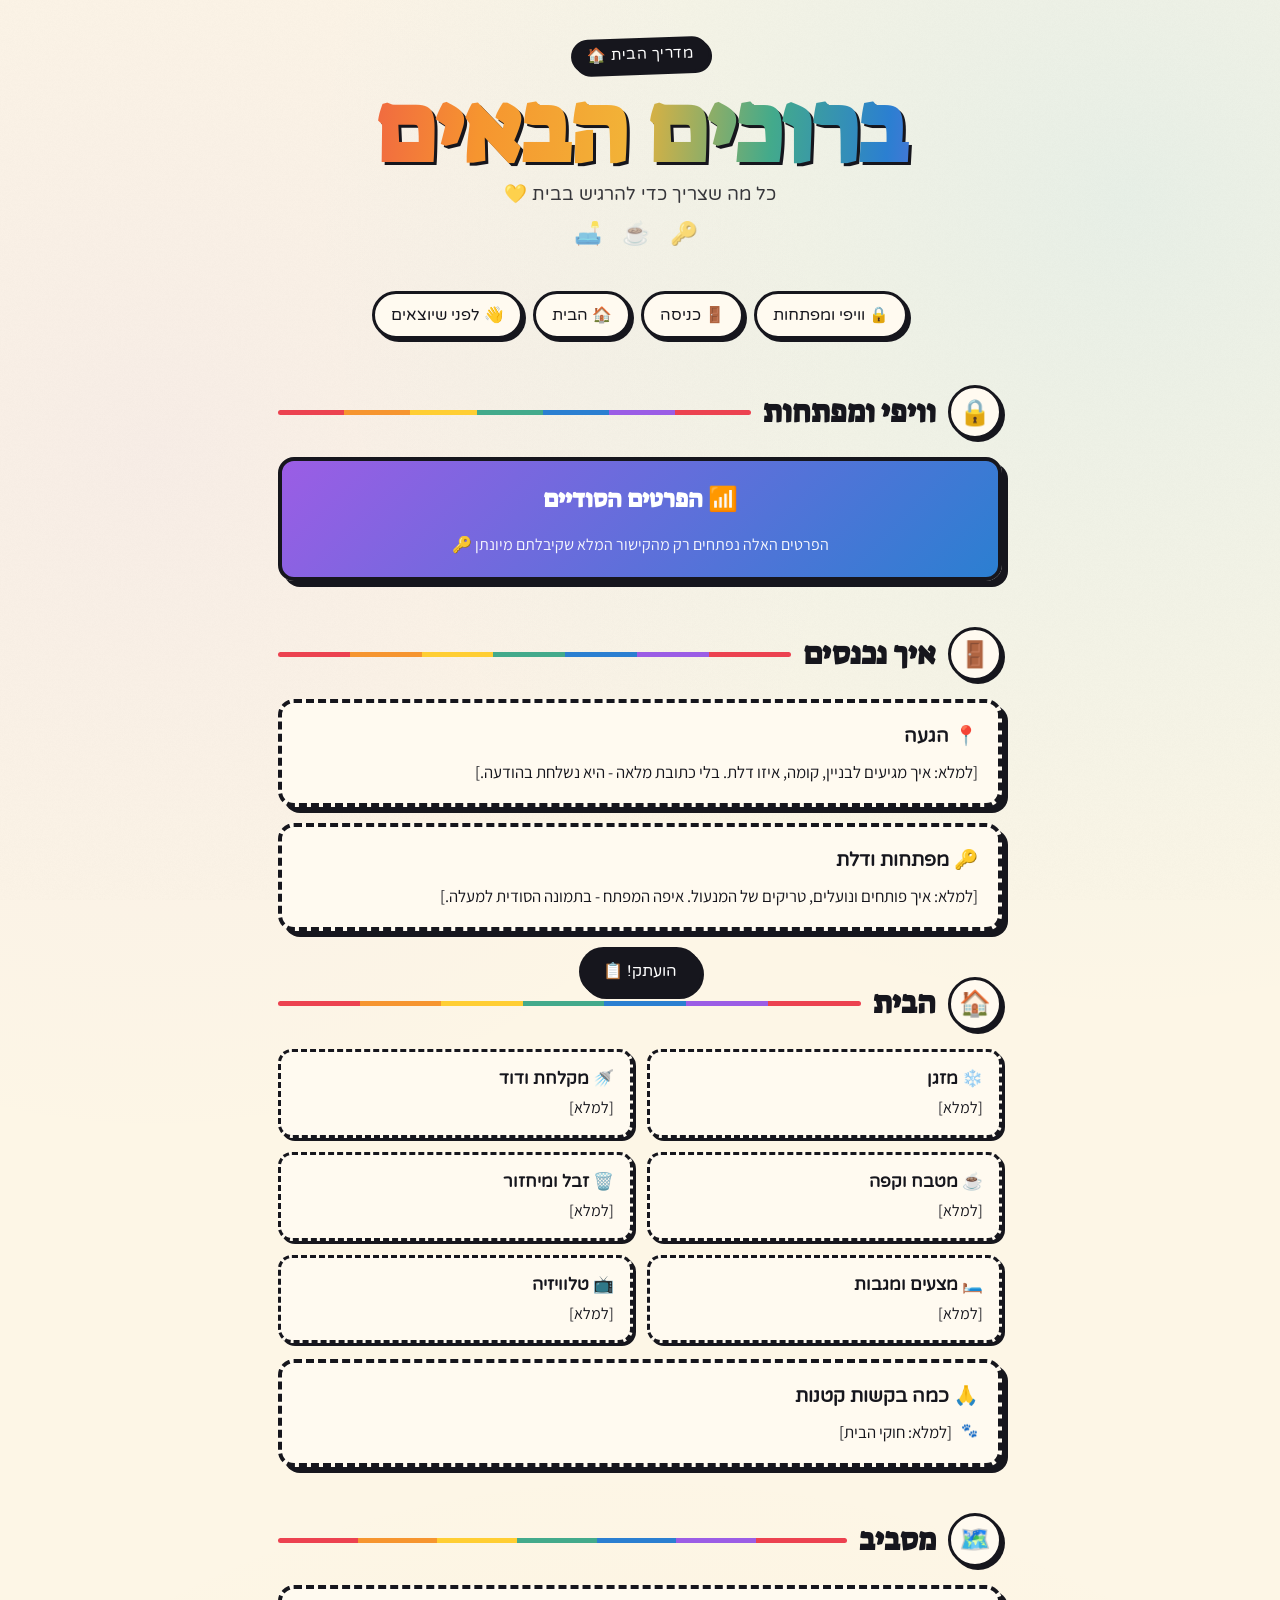
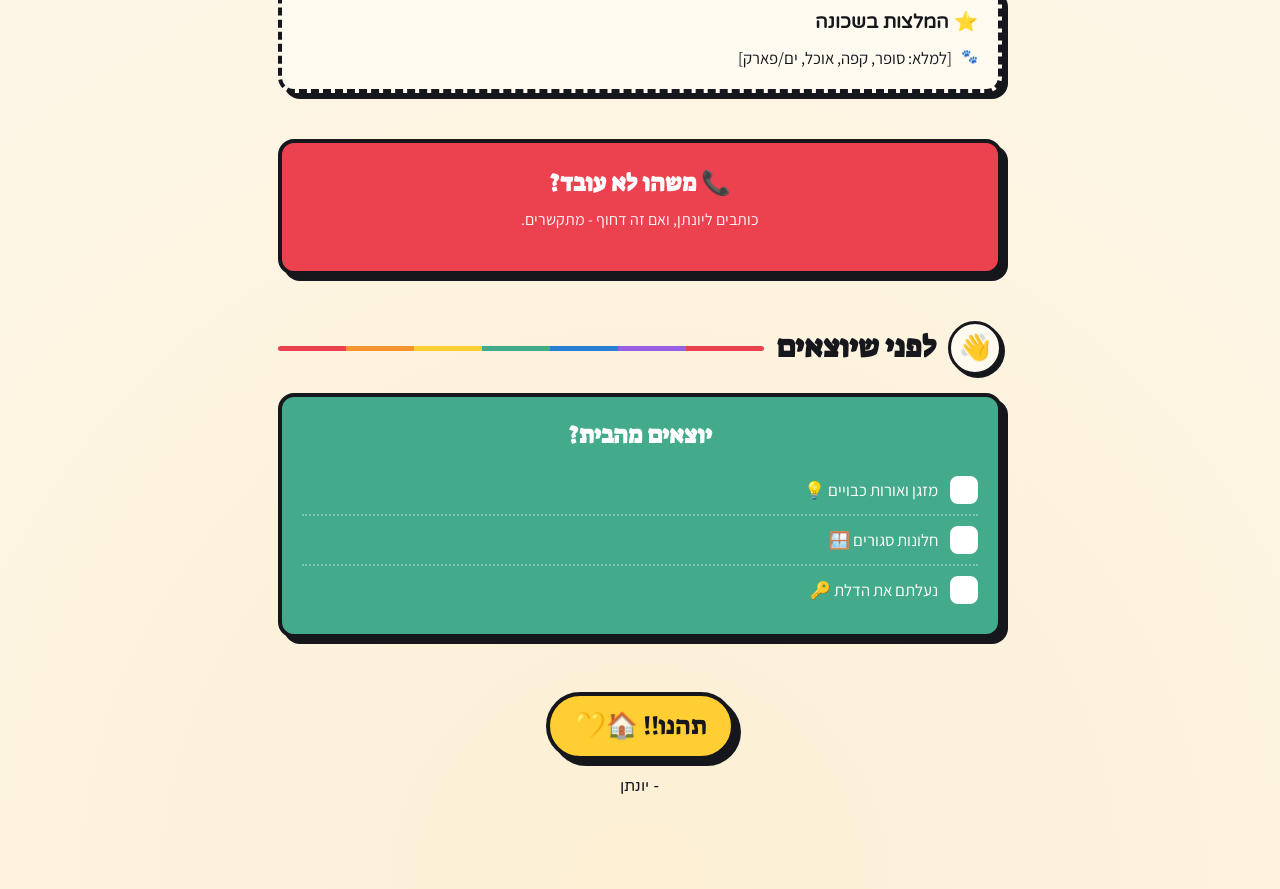
==== home/index.html @ 90248977 "Turn the repo into easy guides: mookie/ + new home/ guide with encrypted secrets - Move the Mookie g" ====
<!DOCTYPE html>
<html lang="he" dir="rtl">
<head>
<meta charset="UTF-8">
<!-- ============================================================
  Guest name (optional): set content="" below, e.g. "דנה". Empty = generic greeting.
  Secrets (Wi-Fi, codes, keys photo) are NOT in this file: they live encrypted in
  secrets.enc and open only with the #k=... link. See scripts/encrypt-secrets.py.
============================================================ -->
<meta name="guest-names" content="">
<meta name="viewport" content="width=device-width, initial-scale=1.0">
<meta name="robots" content="noindex, nofollow">
<title>ברוכים הבאים 🏠 מדריך הבית</title>
<link rel="preconnect" href="https://fonts.googleapis.com">
<link rel="preconnect" href="https://fonts.gstatic.com" crossorigin>
<link href="https://fonts.googleapis.com/css2?family=Suez+One&family=Varela+Round&family=Assistant:wght@400;500;600;700;800&display=swap" rel="stylesheet">
<link rel="stylesheet" href="../shared/guide.css">
</head>
<body>
<div class="wrap">

  <!-- HERO -->
  <header class="hero">
    <span class="hero-eyebrow">מדריך הבית 🏠</span>
    <h1>ברוכים הבאים</h1>
    <p class="sub" id="greeting">כל מה שצריך כדי להרגיש בבית 💛</p>
    <div class="paw-row">🔑 ☕ 🛋️</div>
  </header>

  <!-- QUICK BAR -->
  <nav class="quickbar reveal">
    <a href="#secrets">🔒 וויפי ומפתחות</a>
    <a href="#in">🚪 כניסה</a>
    <a href="#house">🏠 הבית</a>
    <a href="#exit">👋 לפני שיוצאים</a>
  </nav>

  <!-- SECRETS (filled by shared/secrets.js from secrets.enc) -->
  <section id="secrets-sec">
    <h2 class="sec-title reveal"><span class="emoji">🔒</span> וויפי ומפתחות <span class="bar"></span></h2>
    <div class="wifi reveal" id="secrets">
      <h3>📶 הפרטים הסודיים</h3>
      <div class="locked"><p>הפרטים האלה נפתחים רק מהקישור המלא שקיבלתם מיונתן 🔑</p></div>
      <div class="secret-items"></div>
      <div class="secret-images"></div>
    </div>
  </section>

  <!-- GETTING IN -->
  <section id="in">
    <h2 class="sec-title reveal"><span class="emoji">🚪</span> איך נכנסים <span class="bar"></span></h2>
    <div class="card reveal todo">
      <h3>📍 הגעה</h3>
      <p>[למלא: איך מגיעים לבניין, קומה, איזו דלת. בלי כתובת מלאה - היא נשלחת בהודעה.]</p>
    </div>
    <div class="card reveal todo">
      <h3>🔑 מפתחות ודלת</h3>
      <p>[למלא: איך פותחים ונועלים, טריקים של המנעול. איפה המפתח - בתמונה הסודית למעלה.]</p>
    </div>
  </section>

  <!-- THE HOUSE -->
  <section id="house">
    <h2 class="sec-title reveal"><span class="emoji">🏠</span> הבית <span class="bar"></span></h2>
    <div class="twocol">
      <div class="mini reveal todo"><h4>❄️ מזגן</h4><p>[למלא]</p></div>
      <div class="mini reveal todo"><h4>🚿 מקלחת ודוד</h4><p>[למלא]</p></div>
      <div class="mini reveal todo"><h4>☕ מטבח וקפה</h4><p>[למלא]</p></div>
      <div class="mini reveal todo"><h4>🗑️ זבל ומיחזור</h4><p>[למלא]</p></div>
      <div class="mini reveal todo"><h4>🛏️ מצעים ומגבות</h4><p>[למלא]</p></div>
      <div class="mini reveal todo"><h4>📺 טלוויזיה</h4><p>[למלא]</p></div>
    </div>
    <div class="card reveal todo" style="margin-top:16px">
      <h3>🙏 כמה בקשות קטנות</h3>
      <ul><li>[למלא: חוקי הבית]</li></ul>
    </div>
  </section>

  <!-- AROUND -->
  <section id="around">
    <h2 class="sec-title reveal"><span class="emoji">🗺️</span> מסביב <span class="bar"></span></h2>
    <div class="card reveal todo">
      <h3>⭐ המלצות בשכונה</h3>
      <ul><li>[למלא: סופר, קפה, אוכל, ים/פארק]</li></ul>
    </div>
  </section>

  <!-- EMERGENCY -->
  <section id="help">
    <div class="vet reveal">
      <h3>📞 משהו לא עובד?</h3>
      <p>כותבים ליונתן, ואם זה דחוף - מתקשרים.</p>
    </div>
  </section>

  <!-- EXIT -->
  <section id="exit">
    <h2 class="sec-title reveal"><span class="emoji">👋</span> לפני שיוצאים <span class="bar"></span></h2>
    <div class="exit reveal">
      <h3>יוצאים מהבית?</h3>
      <ul style="list-style:none">
        <li class="task"><input type="checkbox" id="ex1"><label for="ex1">מזגן ואורות כבויים 💡</label></li>
        <li class="task"><input type="checkbox" id="ex2"><label for="ex2">חלונות סגורים 🪟</label></li>
        <li class="task"><input type="checkbox" id="ex3"><label for="ex3">נעלתם את הדלת 🔑</label></li>
      </ul>
    </div>
  </section>

  <footer>
    <div class="thanks reveal">תהנו!! 🏠💛</div>
    <p class="sig reveal">- יונתן</p>
  </footer>

</div>

<div id="toast">הועתק! 📋</div>

<script src="../shared/secrets.js"></script>
<script>
  const gn=(document.querySelector('meta[name=guest-names]')||{}).content||'';
  if(gn.trim()) document.getElementById('greeting').textContent='היי '+gn.trim()+'! כל מה שצריך כדי להרגיש בבית 💛';

  document.querySelectorAll('input[type=checkbox]').forEach(cb=>{
    const k='home_'+cb.id;
    try{ if(localStorage.getItem(k)==='1') cb.checked=true; }catch(e){}
    cb.addEventListener('change',()=>{ try{ localStorage.setItem(k, cb.checked?'1':'0'); }catch(e){} });
  });

  const io=new IntersectionObserver(es=>{
    es.forEach(e=>{if(e.isIntersecting){e.target.classList.add('in');io.unobserve(e.target);}});
  },{threshold:.12});
  document.querySelectorAll('.reveal').forEach((el,i)=>{el.style.transitionDelay=(i%4*60)+'ms';io.observe(el);});
</script>
</body>
</html>
---- shared/guide.css ----
/* Shared look for every easy-guide page (RTL, sticker style). */
  :root{
    --ink:#16161d;
    --sky:#2bb3e8;
    --sky-deep:#1488c4;
    --cream:#fdf6e6;
    --paper:#fffaf0;
    --gold:#f2b237;
    --gold-deep:#e08a1e;
    --red:#ec4250;
    --orange:#f6952f;
    --yellow:#ffce33;
    --green:#43aa8b;
    --blue:#2b7fd1;
    --purple:#9b5de5;
    --shadow:6px 6px 0 var(--ink);
    --shadow-sm:3px 3px 0 var(--ink);
  }
  *{box-sizing:border-box;margin:0;padding:0}
  html{scroll-behavior:smooth}
  body{
    font-family:'Assistant',sans-serif;
    color:var(--ink);
    background-color:var(--cream);
    background-image:
      radial-gradient(circle at 12% 18%, rgba(155,93,229,.06), transparent 30%),
      radial-gradient(circle at 88% 8%, rgba(43,179,232,.10), transparent 32%),
      radial-gradient(circle at 50% 100%, rgba(242,178,55,.10), transparent 40%);
    line-height:1.55;
    overflow-x:hidden;
    -webkit-tap-highlight-color:transparent;
  }
  /* paper grain */
  body::before{
    content:"";position:fixed;inset:0;pointer-events:none;z-index:1;opacity:.5;
    background-image:url("data:image/svg+xml,%3Csvg xmlns='http://www.w3.org/2000/svg' width='120' height='120'%3E%3Cfilter id='n'%3E%3CfeTurbulence type='fractalNoise' baseFrequency='0.85' numOctaves='3'/%3E%3CfeColorMatrix type='saturate' values='0'/%3E%3C/filter%3E%3Crect width='100%25' height='100%25' filter='url(%23n)' opacity='0.05'/%3E%3C/svg%3E");
  }
  .wrap{max-width:760px;margin:0 auto;padding:0 18px 90px;position:relative;z-index:2}

  /* ---------- HERO ---------- */
  header.hero{text-align:center;padding:38px 0 10px}
  .hero-eyebrow{
    display:inline-block;font-family:'Varela Round';font-size:.95rem;
    background:var(--ink);color:#fff;padding:5px 16px;border-radius:30px;
    letter-spacing:.5px;transform:rotate(-2deg);box-shadow:var(--shadow-sm)
  }
  .hero h1{
    font-family:'Suez One';font-size:clamp(3.2rem,16vw,6rem);line-height:.92;
    margin:14px 0 6px;letter-spacing:-1px;
    background:linear-gradient(95deg,var(--red),var(--orange) 28%,var(--gold) 48%,var(--green) 68%,var(--blue) 84%,var(--purple));
    -webkit-background-clip:text;background-clip:text;-webkit-text-fill-color:transparent;
    filter:drop-shadow(3px 3px 0 var(--ink));
  }
  .hero .sub{font-family:'Varela Round';font-size:1.15rem;color:var(--ink);opacity:.85}
  .paw-row{font-size:1.4rem;letter-spacing:8px;margin:8px 0 0;opacity:.6}

  /* card image */
  .card-frame{
    margin:26px auto 6px;max-width:330px;position:relative;
    transform:rotate(-1.5deg);transition:transform .4s cubic-bezier(.2,.9,.3,1.4)
  }
  .card-frame:hover{transform:rotate(0deg) scale(1.02)}
  .card-frame img{
    width:100%;display:block;border:5px solid var(--ink);border-radius:14px;
    box-shadow:var(--shadow);background:#fff
  }
  .tape{
    position:absolute;width:120px;height:34px;background:rgba(255,206,51,.7);
    border:2px dashed rgba(0,0,0,.25);top:-14px;right:30%;transform:rotate(-6deg);z-index:3
  }
  .tape.two{background:rgba(43,179,232,.6);top:auto;bottom:-14px;right:auto;left:28%;transform:rotate(5deg)}

  /* ---------- QUICK BAR ---------- */
  .quickbar{
    display:flex;gap:10px;flex-wrap:wrap;justify-content:center;margin:30px 0 8px
  }
  .quickbar a{
    font-family:'Varela Round';text-decoration:none;color:var(--ink);
    background:var(--paper);border:3px solid var(--ink);border-radius:30px;
    padding:9px 16px;font-size:.98rem;box-shadow:var(--shadow-sm);
    transition:transform .15s, box-shadow .15s;display:flex;align-items:center;gap:6px
  }
  .quickbar a:hover{transform:translate(-2px,-2px);box-shadow:5px 5px 0 var(--ink)}
  .quickbar a:active{transform:translate(2px,2px);box-shadow:1px 1px 0 var(--ink)}
  .quickbar a.call{background:var(--red);color:#fff}

  /* ---------- SECTION ---------- */
  section{margin-top:46px}
  .sec-title{
    font-family:'Suez One';font-size:1.9rem;display:flex;align-items:center;gap:12px;
    margin-bottom:18px
  }
  .sec-title .emoji{
    font-size:1.6rem;background:var(--paper);border:3px solid var(--ink);
    width:54px;height:54px;display:grid;place-items:center;border-radius:50%;
    box-shadow:var(--shadow-sm);flex:none
  }
  .sec-title .bar{flex:1;height:5px;border-radius:4px;background:repeating-linear-gradient(
    90deg,var(--red) 0 14%,var(--orange) 14% 28%,var(--yellow) 28% 42%,
    var(--green) 42% 56%,var(--blue) 56% 70%,var(--purple) 70% 84%,var(--red) 84% 100%)}

  .card{
    background:var(--paper);border:4px solid var(--ink);border-radius:16px;
    padding:18px 20px;box-shadow:var(--shadow);margin-bottom:16px;position:relative
  }
  .card h3{font-family:'Varela Round';font-size:1.2rem;margin-bottom:8px;display:flex;align-items:center;gap:8px}
  .card p, .card li{font-size:1.05rem}
  .card ul{list-style:none;display:flex;flex-direction:column;gap:8px;margin-top:6px}
  .card ul li{padding-right:26px;position:relative}
  .card ul li::before{content:"🐾";position:absolute;right:0;top:1px;font-size:.85rem}
  .pill{display:inline-block;background:var(--yellow);border:2px solid var(--ink);
    border-radius:20px;padding:1px 10px;font-family:'Varela Round';font-size:.85rem;margin:0 2px}

  /* ---------- TIMELINE ---------- */
  .day{
    background:var(--paper);border:4px solid var(--ink);border-radius:16px;
    box-shadow:var(--shadow);margin-bottom:16px;overflow:hidden;transition:transform .2s
  }
  .day.today{box-shadow:6px 6px 0 var(--gold-deep);border-color:var(--gold-deep)}
  .day-head{
    display:flex;align-items:center;gap:12px;padding:14px 18px;cursor:pointer;
    background:var(--sky);color:#fff;border-bottom:4px solid var(--ink)
  }
  .day.today .day-head{background:var(--gold);color:var(--ink)}
  .day-head .dn{font-family:'Suez One';font-size:1.3rem;flex:1}
  .day-head .badge{font-family:'Varela Round';font-size:.78rem;background:#fff;color:var(--ink);
    border:2px solid var(--ink);border-radius:20px;padding:1px 9px}
  .day-head .chev{font-size:1.1rem;transition:transform .25s}
  .day.open .chev{transform:rotate(180deg)}
  .day-body{max-height:0;overflow:hidden;transition:max-height .35s ease}
  .day.open .day-body{max-height:600px}
  .day-body ul{list-style:none;padding:8px 18px 16px}
  .task{display:flex;align-items:center;gap:12px;padding:10px 0;border-bottom:2px dotted rgba(0,0,0,.12)}
  .task:last-child{border-bottom:none}
  .task input{appearance:none;width:28px;height:28px;flex:none;border:3px solid var(--ink);
    border-radius:8px;background:#fff;cursor:pointer;position:relative;transition:background .15s}
  .task input:checked{background:var(--green)}
  .task input:checked::after{content:"✓";position:absolute;inset:0;color:#fff;font-weight:800;
    display:grid;place-items:center;font-size:1.1rem}
  .task label{cursor:pointer;font-size:1.05rem}
  .task input:checked + label{opacity:.5;text-decoration:line-through}
  .task .time{font-family:'Varela Round';font-size:.8rem;background:var(--cream);
    border:2px solid var(--ink);border-radius:20px;padding:0 9px;margin-right:auto;flex:none}

  /* ---------- WIFI ---------- */
  .wifi{background:linear-gradient(135deg,var(--purple),var(--blue));color:#fff;
    border:4px solid var(--ink);border-radius:16px;padding:20px;box-shadow:var(--shadow);text-align:center}
  .wifi h3{font-family:'Suez One';font-size:1.5rem;margin-bottom:14px}
  .wifi-row{display:flex;gap:10px;justify-content:center;align-items:center;flex-wrap:wrap;margin-bottom:10px}
  .wifi-row .lbl{font-family:'Varela Round';opacity:.9}
  .wifi-row code{background:rgba(255,255,255,.95);color:var(--ink);font-family:'Varela Round';
    font-size:1.1rem;padding:5px 14px;border-radius:10px;border:2px solid var(--ink)}
  .copy{font-family:'Varela Round';background:var(--yellow);color:var(--ink);border:3px solid var(--ink);
    border-radius:20px;padding:5px 14px;cursor:pointer;box-shadow:var(--shadow-sm);transition:transform .12s}
  .copy:hover{transform:translateY(-2px)}
  .copy:active{transform:translateY(2px);box-shadow:1px 1px 0 var(--ink)}

  /* ---------- VET ---------- */
  .vet{background:var(--red);color:#fff;border:4px solid var(--ink);border-radius:16px;
    padding:22px 20px;box-shadow:var(--shadow);text-align:center}
  .vet h3{font-family:'Suez One';font-size:1.5rem;margin-bottom:6px}
  .vet p{opacity:.95;margin-bottom:16px}
  .vet .callbtn{display:inline-flex;align-items:center;gap:10px;text-decoration:none;
    font-family:'Suez One';font-size:1.5rem;background:#fff;color:var(--red);
    border:4px solid var(--ink);border-radius:40px;padding:12px 30px;box-shadow:var(--shadow);
    transition:transform .15s}
  .vet .callbtn:hover{transform:scale(1.05)}
  .vet .callbtn:active{transform:scale(.97)}
  .pulse{display:inline-block;animation:ring 1.6s infinite}
  @keyframes ring{0%,70%,100%{transform:rotate(0)}10%,30%,50%{transform:rotate(-12deg)}20%,40%,60%{transform:rotate(12deg)}}

  /* address map link */
  .maplink{display:inline-flex;align-items:center;gap:6px;text-decoration:none;color:var(--blue);
    font-family:'Varela Round';border-bottom:3px solid var(--gold)}

  .twocol{display:grid;grid-template-columns:1fr 1fr;gap:14px}
  @media(max-width:560px){.twocol{grid-template-columns:1fr}}
  .mini{background:var(--paper);border:3px solid var(--ink);border-radius:14px;padding:14px 16px;
    box-shadow:var(--shadow-sm)}
  .mini h4{font-family:'Varela Round';font-size:1.05rem;display:flex;align-items:center;gap:7px;margin-bottom:4px}
  .mini p{font-size:1rem}

  /* exit checklist */
  .exit{background:var(--green);color:#fff;border:4px solid var(--ink);border-radius:16px;
    padding:20px;box-shadow:var(--shadow)}
  .exit h3{font-family:'Suez One';font-size:1.5rem;margin-bottom:12px;text-align:center}
  .exit .task input{border-color:#fff}
  .exit .task{border-color:rgba(255,255,255,.3)}
  .exit .task input:checked{background:#fff}
  .exit .task input:checked::after{color:var(--green)}

  footer{text-align:center;margin-top:54px}
  .thanks{font-family:'Suez One';font-size:1.6rem;color:var(--ink);
    background:var(--yellow);display:inline-block;padding:10px 24px;border:4px solid var(--ink);
    border-radius:40px;box-shadow:var(--shadow);transform:rotate(-1.5deg)}
  .sig{font-family:'Varela Round';margin-top:14px;opacity:.7}

  /* reveal on scroll */
  .reveal{opacity:0;transform:translateY(22px);transition:opacity .6s, transform .6s}
  .reveal.in{opacity:1;transform:none}

  /* toast */
  #toast{position:fixed;bottom:24px;left:50%;transform:translateX(-50%) translateY(120px);
    background:var(--ink);color:#fff;font-family:'Varela Round';padding:12px 24px;border-radius:30px;
    z-index:50;transition:transform .35s cubic-bezier(.2,.9,.3,1.4);box-shadow:var(--shadow-sm)}
  #toast.show{transform:translateX(-50%) translateY(0)}

  /* encrypted secrets block (shared/secrets.js) */
  .wifi .locked p{opacity:.95}
  .wifi .secret-images{display:flex;flex-direction:column;gap:14px;margin-top:6px}
  .wifi .secret-images:empty{display:none}
  .wifi figure img{width:100%;display:block;border:4px solid var(--ink);border-radius:12px;background:#fff}
  .wifi figcaption{font-family:'Varela Round';margin-top:6px}
  .todo{border-style:dashed;opacity:.7}
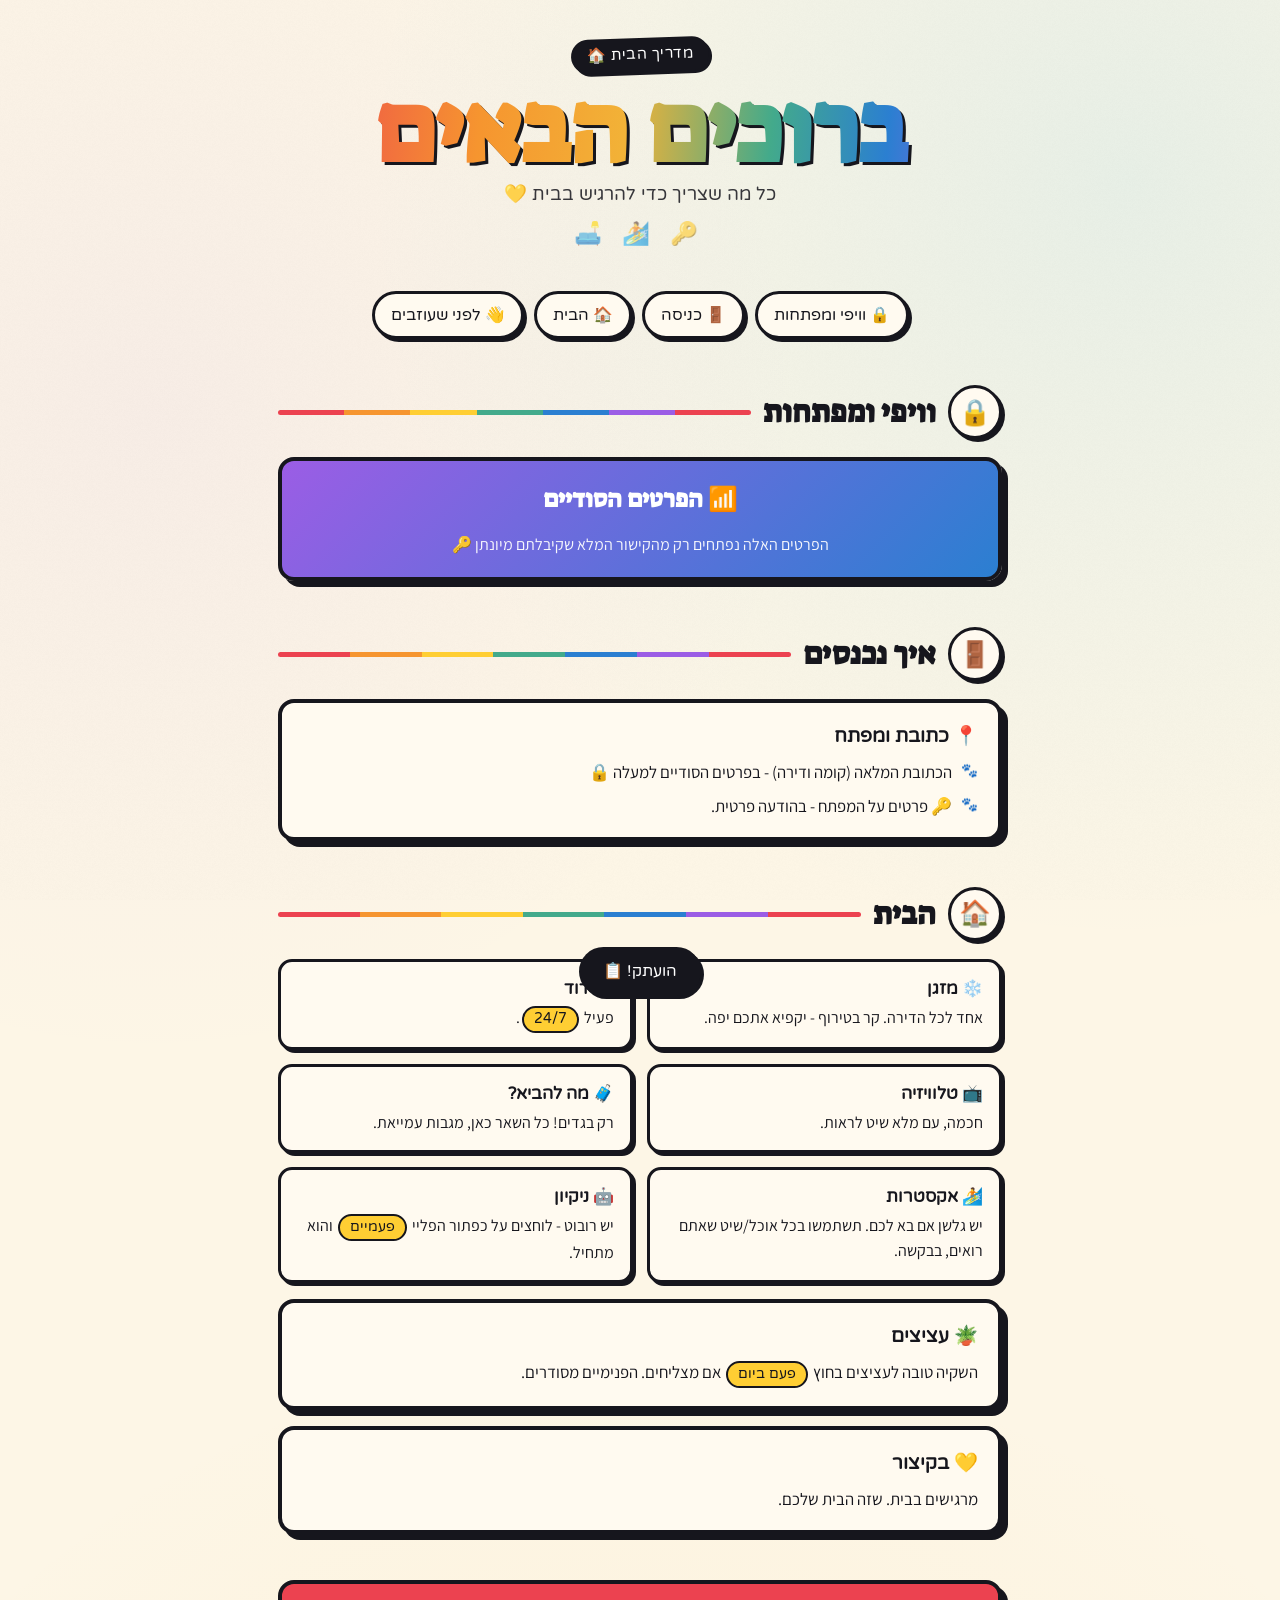
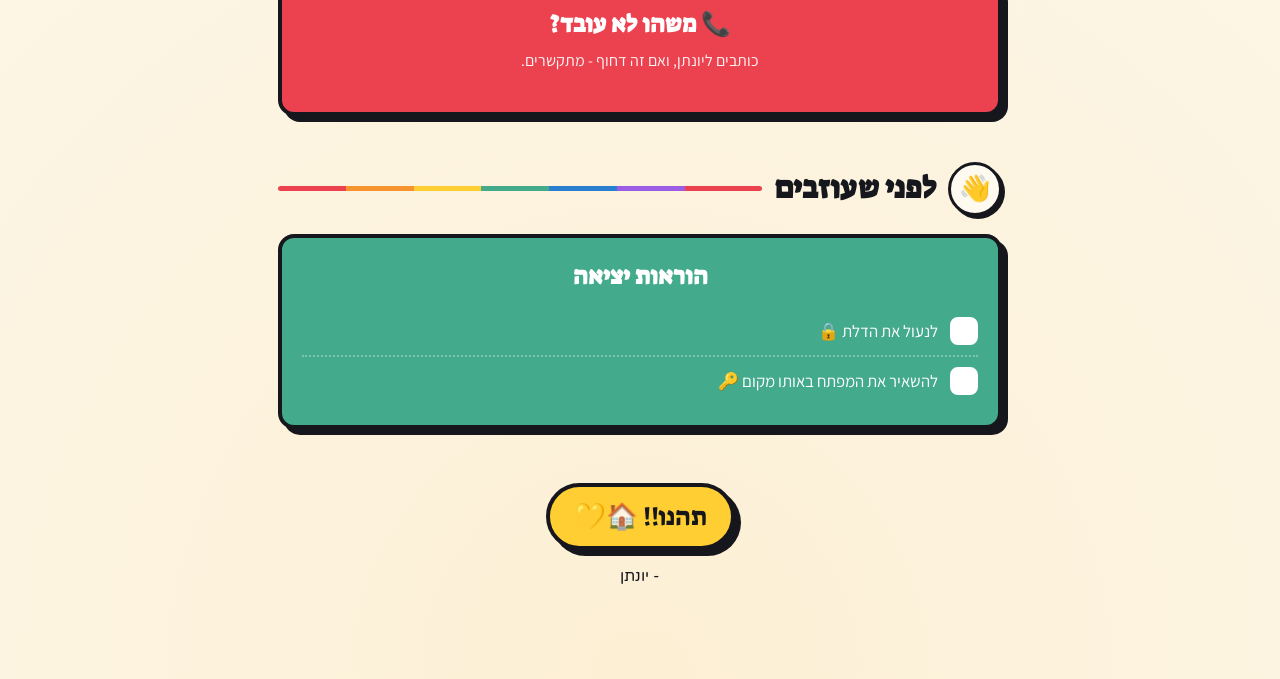
==== commit 387e8bb8: "home guide: fill in the apartment from the original page; encrypted address + Wi-Fi Co-Authored-By: " ====
--- a/home/index.html
+++ b/home/index.html
@@ -24,7 +24,7 @@
     <span class="hero-eyebrow">מדריך הבית 🏠</span>
     <h1>ברוכים הבאים</h1>
     <p class="sub" id="greeting">כל מה שצריך כדי להרגיש בבית 💛</p>
-    <div class="paw-row">🔑 ☕ 🛋️</div>
+    <div class="paw-row">🔑 🏄 🛋️</div>
   </header>
 
   <!-- QUICK BAR -->
@@ -32,7 +32,7 @@
     <a href="#secrets">🔒 וויפי ומפתחות</a>
     <a href="#in">🚪 כניסה</a>
     <a href="#house">🏠 הבית</a>
-    <a href="#exit">👋 לפני שיוצאים</a>
+    <a href="#exit">👋 לפני שעוזבים</a>
   </nav>
 
   <!-- SECRETS (filled by shared/secrets.js from secrets.enc) -->
@@ -49,13 +49,12 @@
   <!-- GETTING IN -->
   <section id="in">
     <h2 class="sec-title reveal"><span class="emoji">🚪</span> איך נכנסים <span class="bar"></span></h2>
-    <div class="card reveal todo">
-      <h3>📍 הגעה</h3>
-      <p>[למלא: איך מגיעים לבניין, קומה, איזו דלת. בלי כתובת מלאה - היא נשלחת בהודעה.]</p>
-    </div>
-    <div class="card reveal todo">
-      <h3>🔑 מפתחות ודלת</h3>
-      <p>[למלא: איך פותחים ונועלים, טריקים של המנעול. איפה המפתח - בתמונה הסודית למעלה.]</p>
+    <div class="card reveal">
+      <h3>📍 כתובת ומפתח</h3>
+      <ul>
+        <li>הכתובת המלאה (קומה ודירה) - בפרטים הסודיים למעלה 🔒</li>
+        <li>🔑 פרטים על המפתח - בהודעה פרטית.</li>
+      </ul>
     </div>
   </section>
 
@@ -63,25 +62,20 @@
   <section id="house">
     <h2 class="sec-title reveal"><span class="emoji">🏠</span> הבית <span class="bar"></span></h2>
     <div class="twocol">
-      <div class="mini reveal todo"><h4>❄️ מזגן</h4><p>[למלא]</p></div>
-      <div class="mini reveal todo"><h4>🚿 מקלחת ודוד</h4><p>[למלא]</p></div>
-      <div class="mini reveal todo"><h4>☕ מטבח וקפה</h4><p>[למלא]</p></div>
-      <div class="mini reveal todo"><h4>🗑️ זבל ומיחזור</h4><p>[למלא]</p></div>
-      <div class="mini reveal todo"><h4>🛏️ מצעים ומגבות</h4><p>[למלא]</p></div>
-      <div class="mini reveal todo"><h4>📺 טלוויזיה</h4><p>[למלא]</p></div>
+      <div class="mini reveal"><h4>❄️ מזגן</h4><p>אחד לכל הדירה. קר בטירוף - יקפיא אתכם יפה.</p></div>
+      <div class="mini reveal"><h4>♨️ דוד</h4><p>פעיל <span class="pill">24/7</span>.</p></div>
+      <div class="mini reveal"><h4>📺 טלוויזיה</h4><p>חכמה, עם מלא שיט לראות.</p></div>
+      <div class="mini reveal"><h4>🧳 מה להביא?</h4><p>רק בגדים! כל השאר כאן, מגבות עמייאת.</p></div>
+      <div class="mini reveal"><h4>🏄 אקסטרות</h4><p>יש גלשן אם בא לכם. תשתמשו בכל אוכל/שיט שאתם רואים, בבקשה.</p></div>
+      <div class="mini reveal"><h4>🤖 ניקיון</h4><p>יש רובוט - לוחצים על כפתור הפליי <span class="pill">פעמיים</span> והוא מתחיל.</p></div>
     </div>
-    <div class="card reveal todo" style="margin-top:16px">
-      <h3>🙏 כמה בקשות קטנות</h3>
-      <ul><li>[למלא: חוקי הבית]</li></ul>
+    <div class="card reveal" style="margin-top:16px">
+      <h3>🪴 עציצים</h3>
+      <p>השקיה טובה לעציצים בחוץ <span class="pill">פעם ביום</span> אם מצליחים. הפנימיים מסודרים.</p>
     </div>
-  </section>
-
-  <!-- AROUND -->
-  <section id="around">
-    <h2 class="sec-title reveal"><span class="emoji">🗺️</span> מסביב <span class="bar"></span></h2>
-    <div class="card reveal todo">
-      <h3>⭐ המלצות בשכונה</h3>
-      <ul><li>[למלא: סופר, קפה, אוכל, ים/פארק]</li></ul>
+    <div class="card reveal">
+      <h3>💛 בקיצור</h3>
+      <p>מרגישים בבית. שזה הבית שלכם.</p>
     </div>
   </section>
 
@@ -95,13 +89,12 @@
 
   <!-- EXIT -->
   <section id="exit">
-    <h2 class="sec-title reveal"><span class="emoji">👋</span> לפני שיוצאים <span class="bar"></span></h2>
+    <h2 class="sec-title reveal"><span class="emoji">👋</span> לפני שעוזבים <span class="bar"></span></h2>
     <div class="exit reveal">
-      <h3>יוצאים מהבית?</h3>
+      <h3>הוראות יציאה</h3>
       <ul style="list-style:none">
-        <li class="task"><input type="checkbox" id="ex1"><label for="ex1">מזגן ואורות כבויים 💡</label></li>
-        <li class="task"><input type="checkbox" id="ex2"><label for="ex2">חלונות סגורים 🪟</label></li>
-        <li class="task"><input type="checkbox" id="ex3"><label for="ex3">נעלתם את הדלת 🔑</label></li>
+        <li class="task"><input type="checkbox" id="ex3"><label for="ex3">לנעול את הדלת 🔒</label></li>
+        <li class="task"><input type="checkbox" id="ex4"><label for="ex4">להשאיר את המפתח באותו מקום 🔑</label></li>
       </ul>
     </div>
   </section>
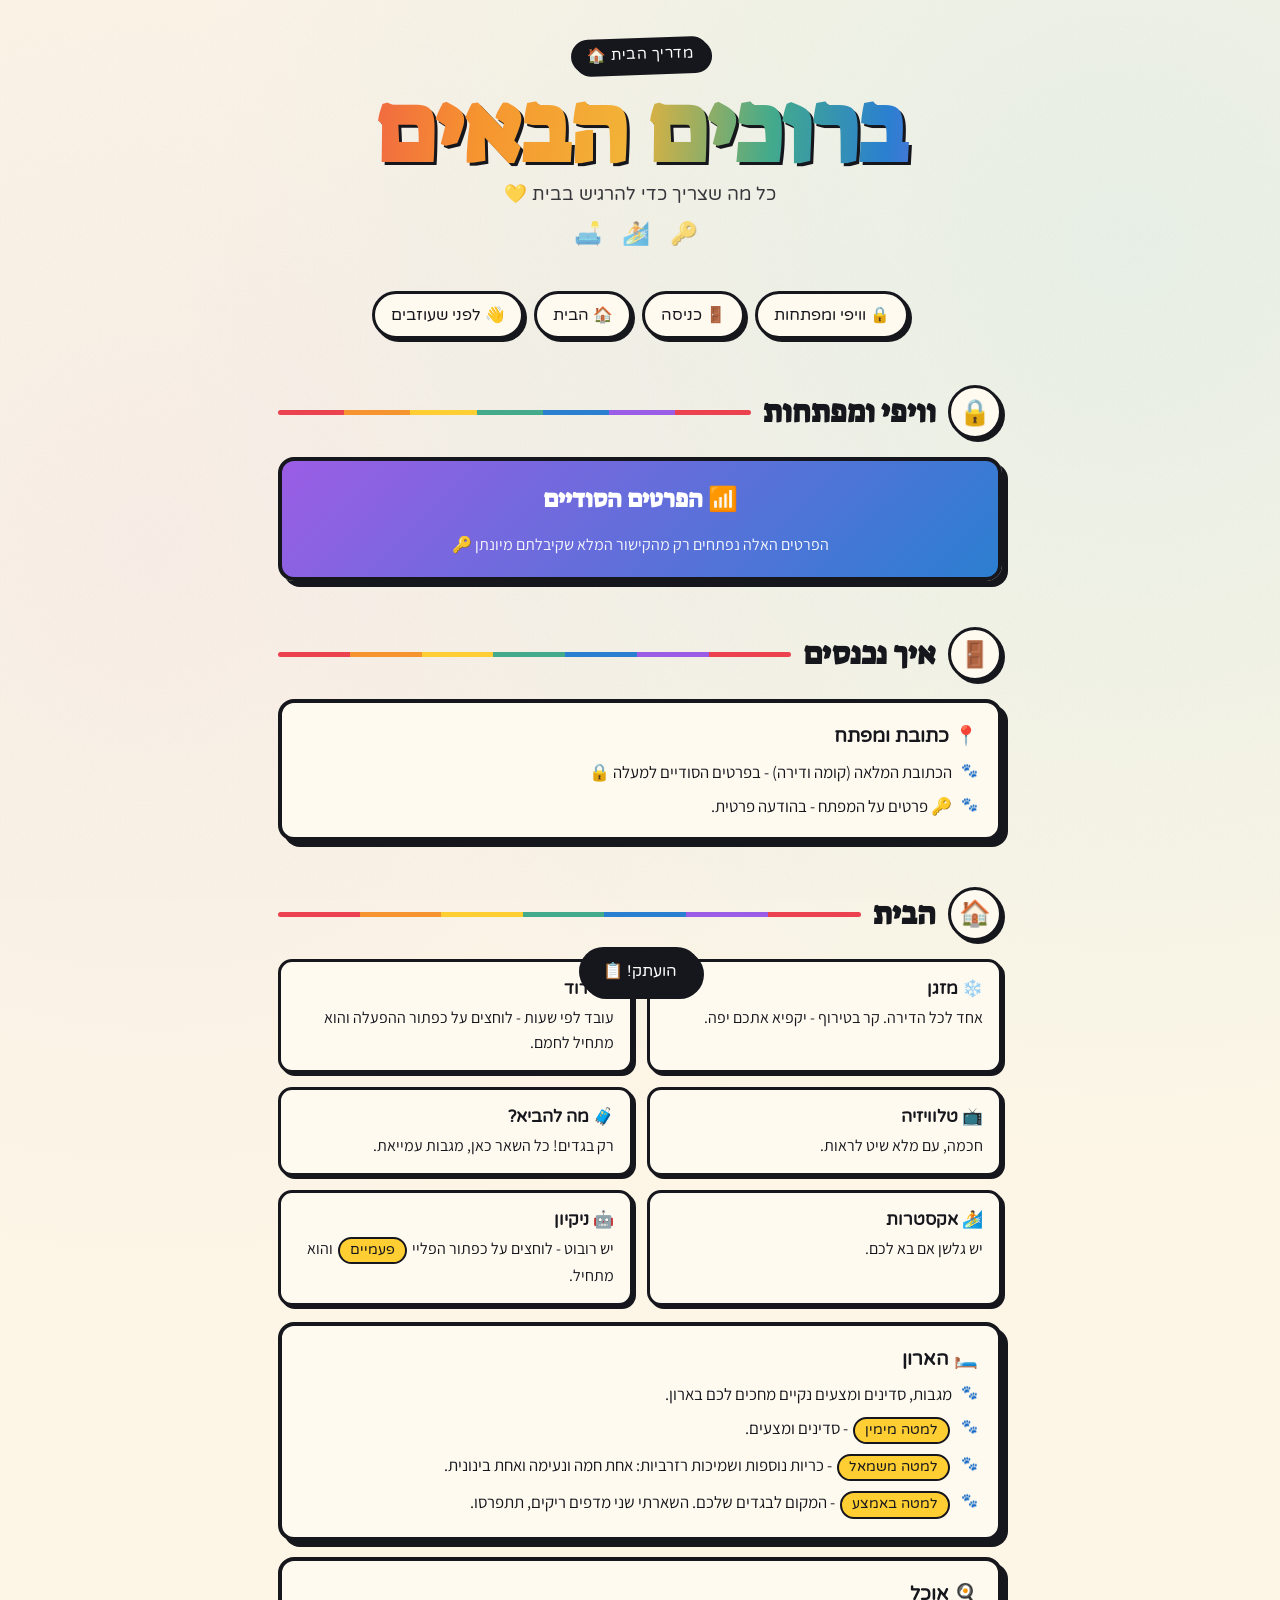
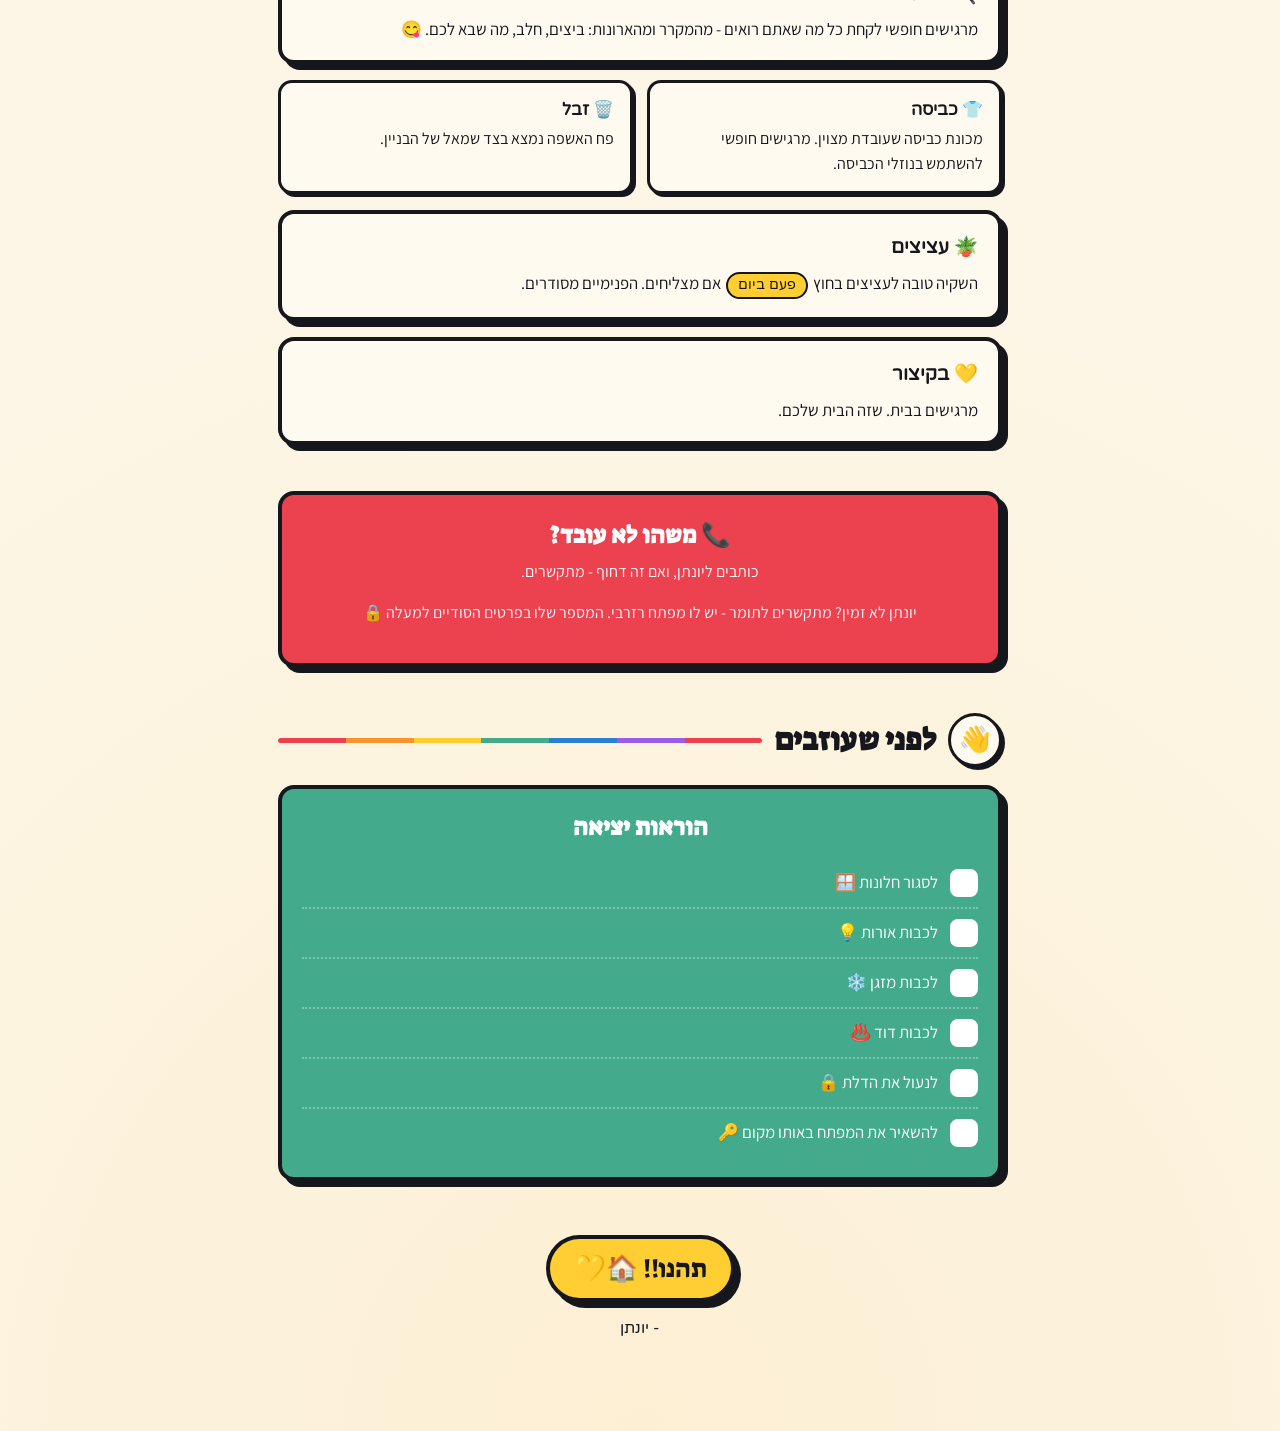
==== commit 87ddb7ae: "home guide: water heater, closet, food, laundry, trash, spare-key friend, fuller exit checklist Co-A" ====
--- a/home/index.html
+++ b/home/index.html
@@ -63,12 +63,32 @@
     <h2 class="sec-title reveal"><span class="emoji">🏠</span> הבית <span class="bar"></span></h2>
     <div class="twocol">
       <div class="mini reveal"><h4>❄️ מזגן</h4><p>אחד לכל הדירה. קר בטירוף - יקפיא אתכם יפה.</p></div>
-      <div class="mini reveal"><h4>♨️ דוד</h4><p>פעיל <span class="pill">24/7</span>.</p></div>
+      <div class="mini reveal"><h4>♨️ דוד</h4><p>עובד לפי שעות - לוחצים על כפתור ההפעלה והוא מתחיל לחמם.</p></div>
       <div class="mini reveal"><h4>📺 טלוויזיה</h4><p>חכמה, עם מלא שיט לראות.</p></div>
       <div class="mini reveal"><h4>🧳 מה להביא?</h4><p>רק בגדים! כל השאר כאן, מגבות עמייאת.</p></div>
-      <div class="mini reveal"><h4>🏄 אקסטרות</h4><p>יש גלשן אם בא לכם. תשתמשו בכל אוכל/שיט שאתם רואים, בבקשה.</p></div>
+      <div class="mini reveal"><h4>🏄 אקסטרות</h4><p>יש גלשן אם בא לכם.</p></div>
       <div class="mini reveal"><h4>🤖 ניקיון</h4><p>יש רובוט - לוחצים על כפתור הפליי <span class="pill">פעמיים</span> והוא מתחיל.</p></div>
     </div>
+    <div class="card reveal" style="margin-top:16px">
+      <h3>🛏️ הארון</h3>
+      <ul>
+        <li>מגבות, סדינים ומצעים נקיים מחכים לכם בארון.</li>
+        <li><span class="pill">למטה מימין</span> - סדינים ומצעים.</li>
+        <li><span class="pill">למטה משמאל</span> - כריות נוספות ושמיכות רזרביות: אחת חמה ונעימה ואחת בינונית.</li>
+        <li><span class="pill">למטה באמצע</span> - המקום לבגדים שלכם. השארתי שני מדפים ריקים, תתפרסו.</li>
+      </ul>
+    </div>
+
+    <div class="card reveal">
+      <h3>🍳 אוכל</h3>
+      <p>מרגישים חופשי לקחת כל מה שאתם רואים - מהמקרר ומהארונות: ביצים, חלב, מה שבא לכם. 😋</p>
+    </div>
+
+    <div class="twocol">
+      <div class="mini reveal"><h4>👕 כביסה</h4><p>מכונת כביסה שעובדת מצוין. מרגישים חופשי להשתמש בנוזלי הכביסה.</p></div>
+      <div class="mini reveal"><h4>🗑️ זבל</h4><p>פח האשפה נמצא בצד שמאל של הבניין.</p></div>
+    </div>
+
     <div class="card reveal" style="margin-top:16px">
       <h3>🪴 עציצים</h3>
       <p>השקיה טובה לעציצים בחוץ <span class="pill">פעם ביום</span> אם מצליחים. הפנימיים מסודרים.</p>
@@ -84,6 +104,7 @@
     <div class="vet reveal">
       <h3>📞 משהו לא עובד?</h3>
       <p>כותבים ליונתן, ואם זה דחוף - מתקשרים.</p>
+      <p>יונתן לא זמין? מתקשרים לתומר - יש לו מפתח רזרבי. המספר שלו בפרטים הסודיים למעלה 🔒</p>
     </div>
   </section>
 
@@ -93,6 +114,10 @@
     <div class="exit reveal">
       <h3>הוראות יציאה</h3>
       <ul style="list-style:none">
+        <li class="task"><input type="checkbox" id="ex1"><label for="ex1">לסגור חלונות 🪟</label></li>
+        <li class="task"><input type="checkbox" id="ex2"><label for="ex2">לכבות אורות 💡</label></li>
+        <li class="task"><input type="checkbox" id="ex5"><label for="ex5">לכבות מזגן ❄️</label></li>
+        <li class="task"><input type="checkbox" id="ex6"><label for="ex6">לכבות דוד ♨️</label></li>
         <li class="task"><input type="checkbox" id="ex3"><label for="ex3">לנעול את הדלת 🔒</label></li>
         <li class="task"><input type="checkbox" id="ex4"><label for="ex4">להשאיר את המפתח באותו מקום 🔑</label></li>
       </ul>
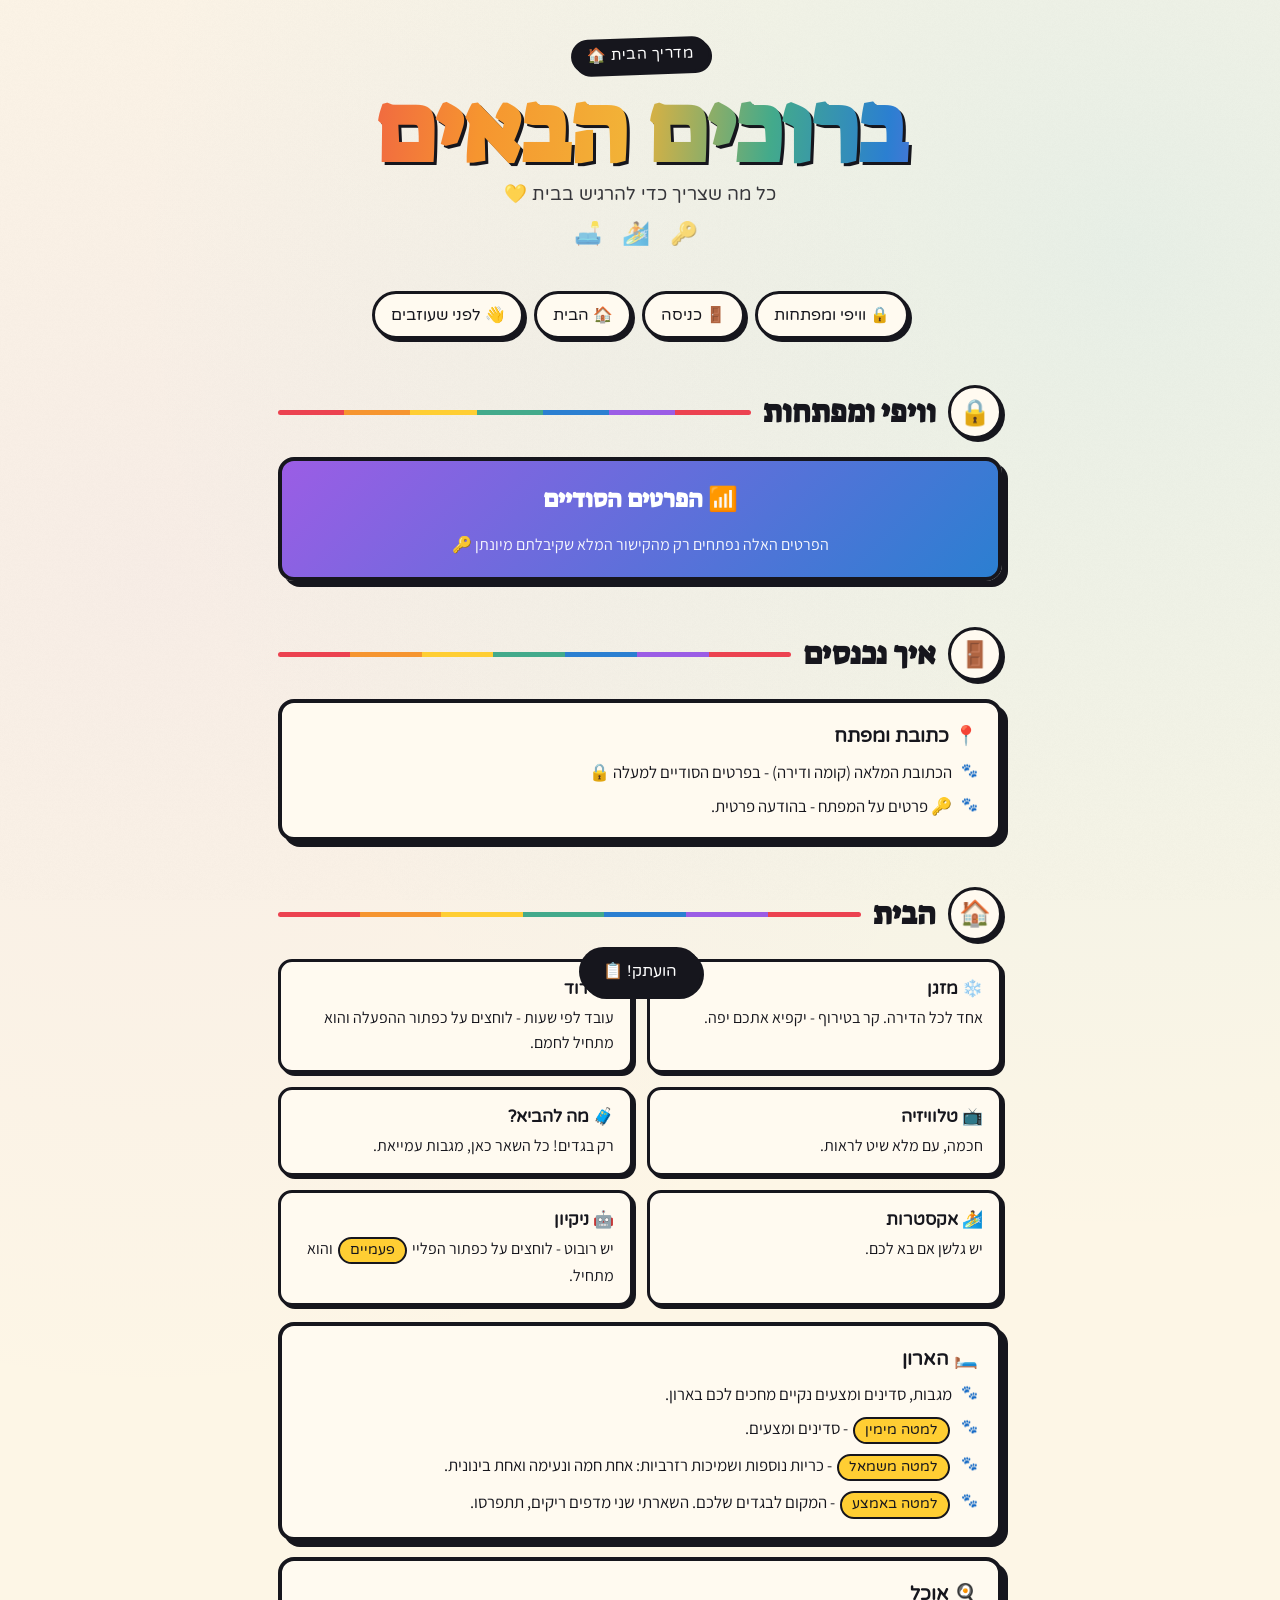
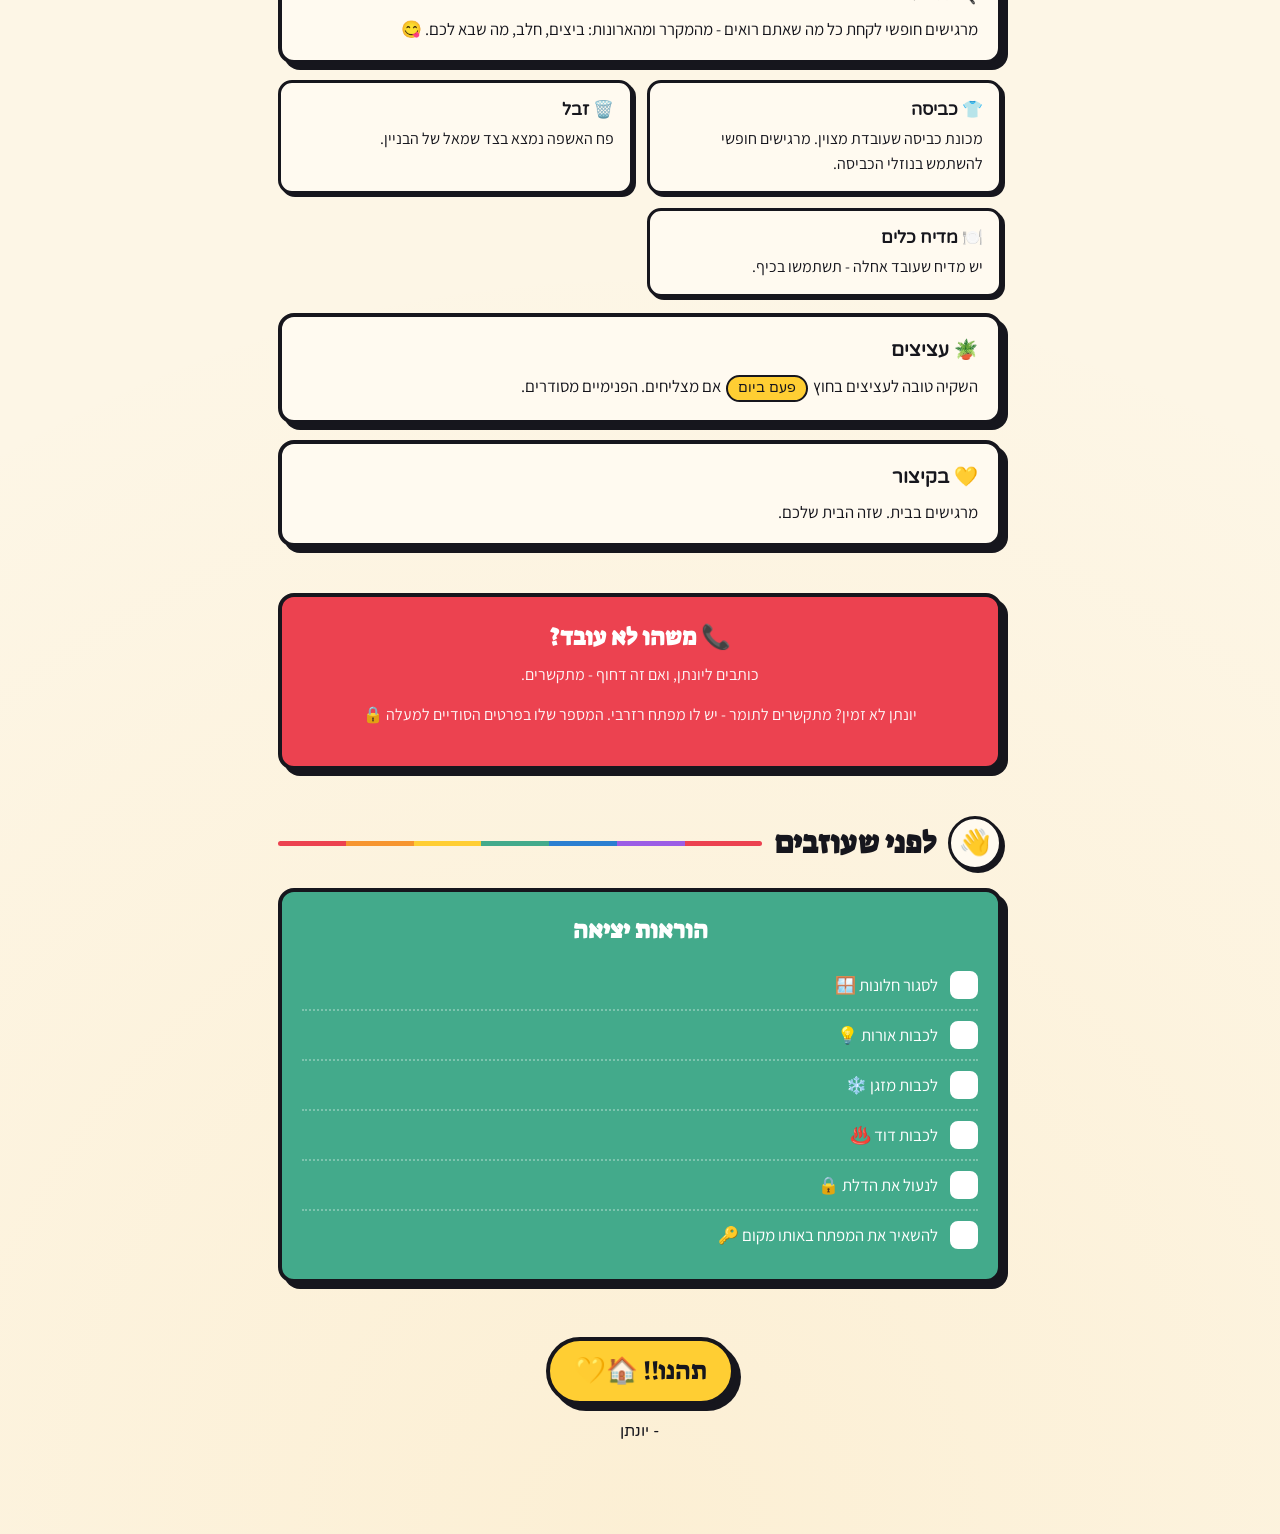
==== commit a4e43acb: "home guide: dishwasher Co-Authored-By: Claude Opus 5.5 <noreply@anthropic.com> Claude-Session: https" ====
--- a/home/index.html
+++ b/home/index.html
@@ -87,6 +87,7 @@
     <div class="twocol">
       <div class="mini reveal"><h4>👕 כביסה</h4><p>מכונת כביסה שעובדת מצוין. מרגישים חופשי להשתמש בנוזלי הכביסה.</p></div>
       <div class="mini reveal"><h4>🗑️ זבל</h4><p>פח האשפה נמצא בצד שמאל של הבניין.</p></div>
+      <div class="mini reveal"><h4>🍽️ מדיח כלים</h4><p>יש מדיח שעובד אחלה - תשתמשו בכיף.</p></div>
     </div>
 
     <div class="card reveal" style="margin-top:16px">
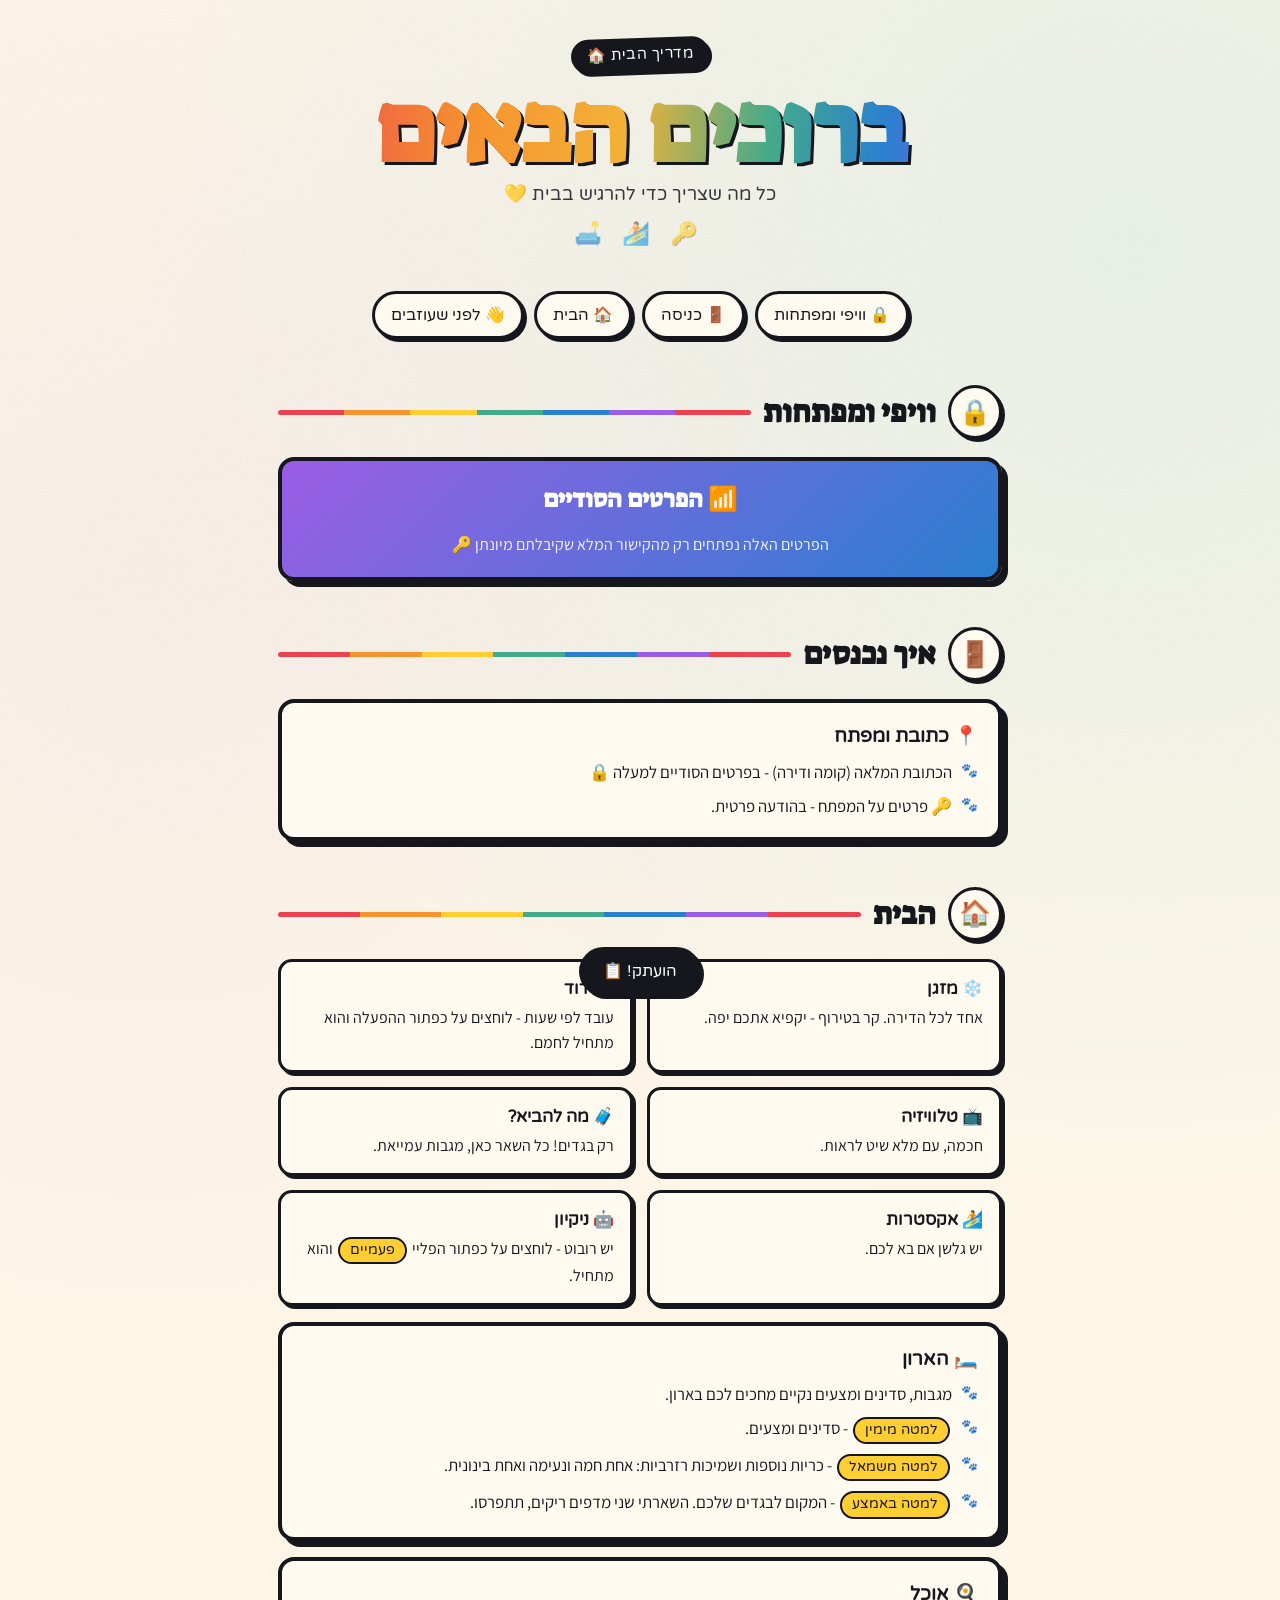
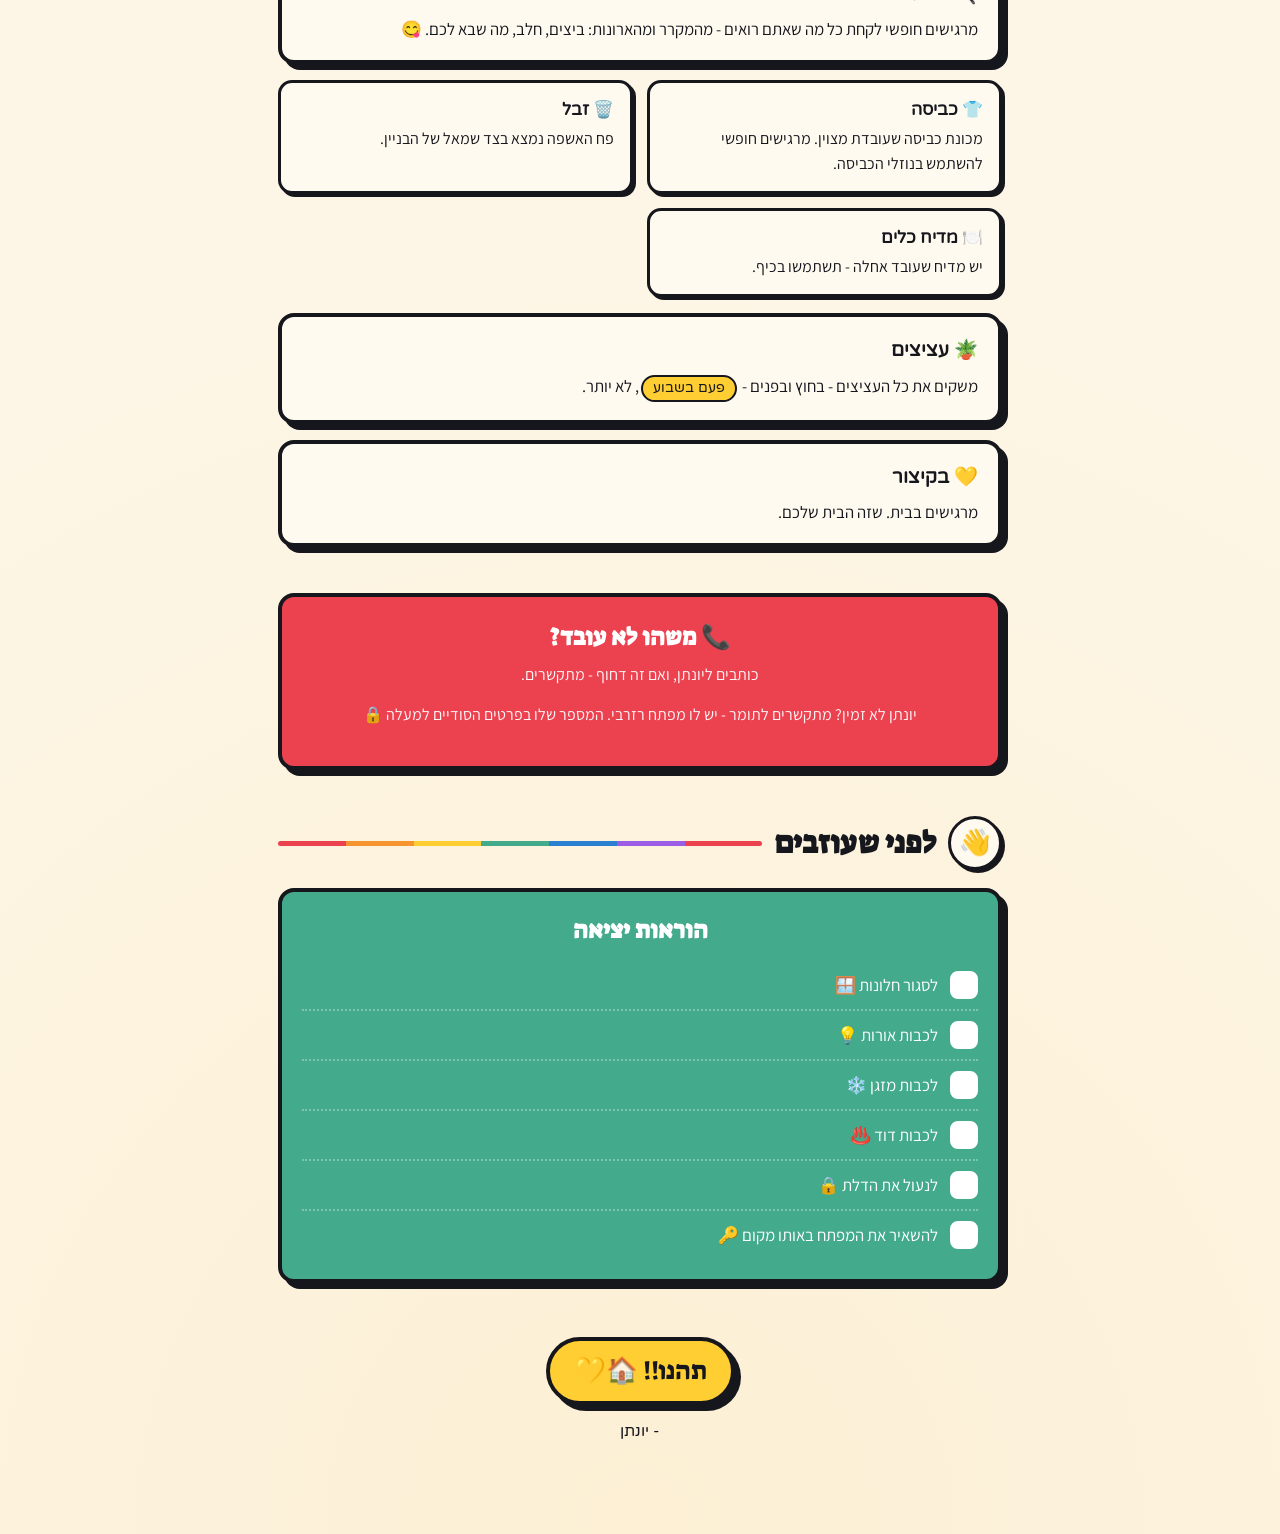
==== commit 926c30e1: "home guide: water all plants once a week; Wi-Fi name updated (encrypted) Co-Authored-By: Claude Opus" ====
--- a/home/index.html
+++ b/home/index.html
@@ -92,7 +92,7 @@
 
     <div class="card reveal" style="margin-top:16px">
       <h3>🪴 עציצים</h3>
-      <p>השקיה טובה לעציצים בחוץ <span class="pill">פעם ביום</span> אם מצליחים. הפנימיים מסודרים.</p>
+      <p>משקים את כל העציצים - בחוץ ובפנים - <span class="pill">פעם בשבוע</span>, לא יותר.</p>
     </div>
     <div class="card reveal">
       <h3>💛 בקיצור</h3>
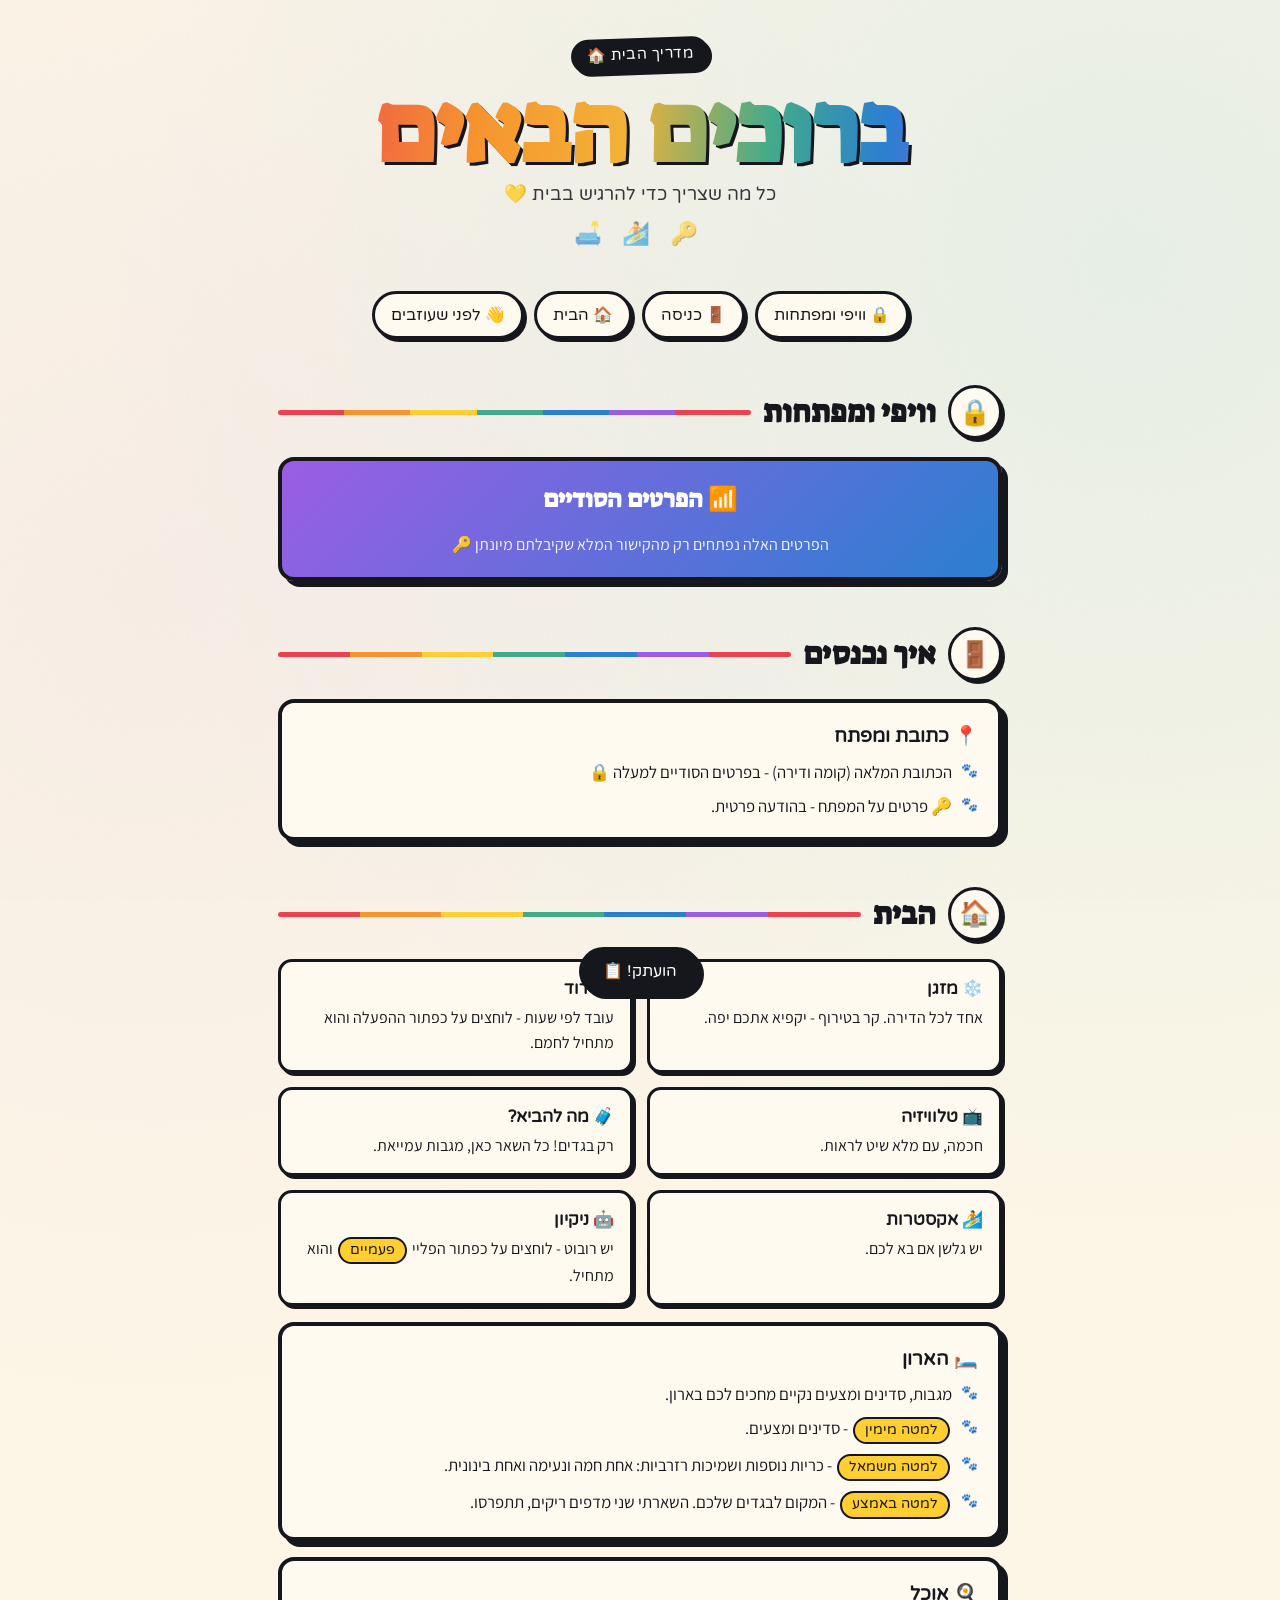
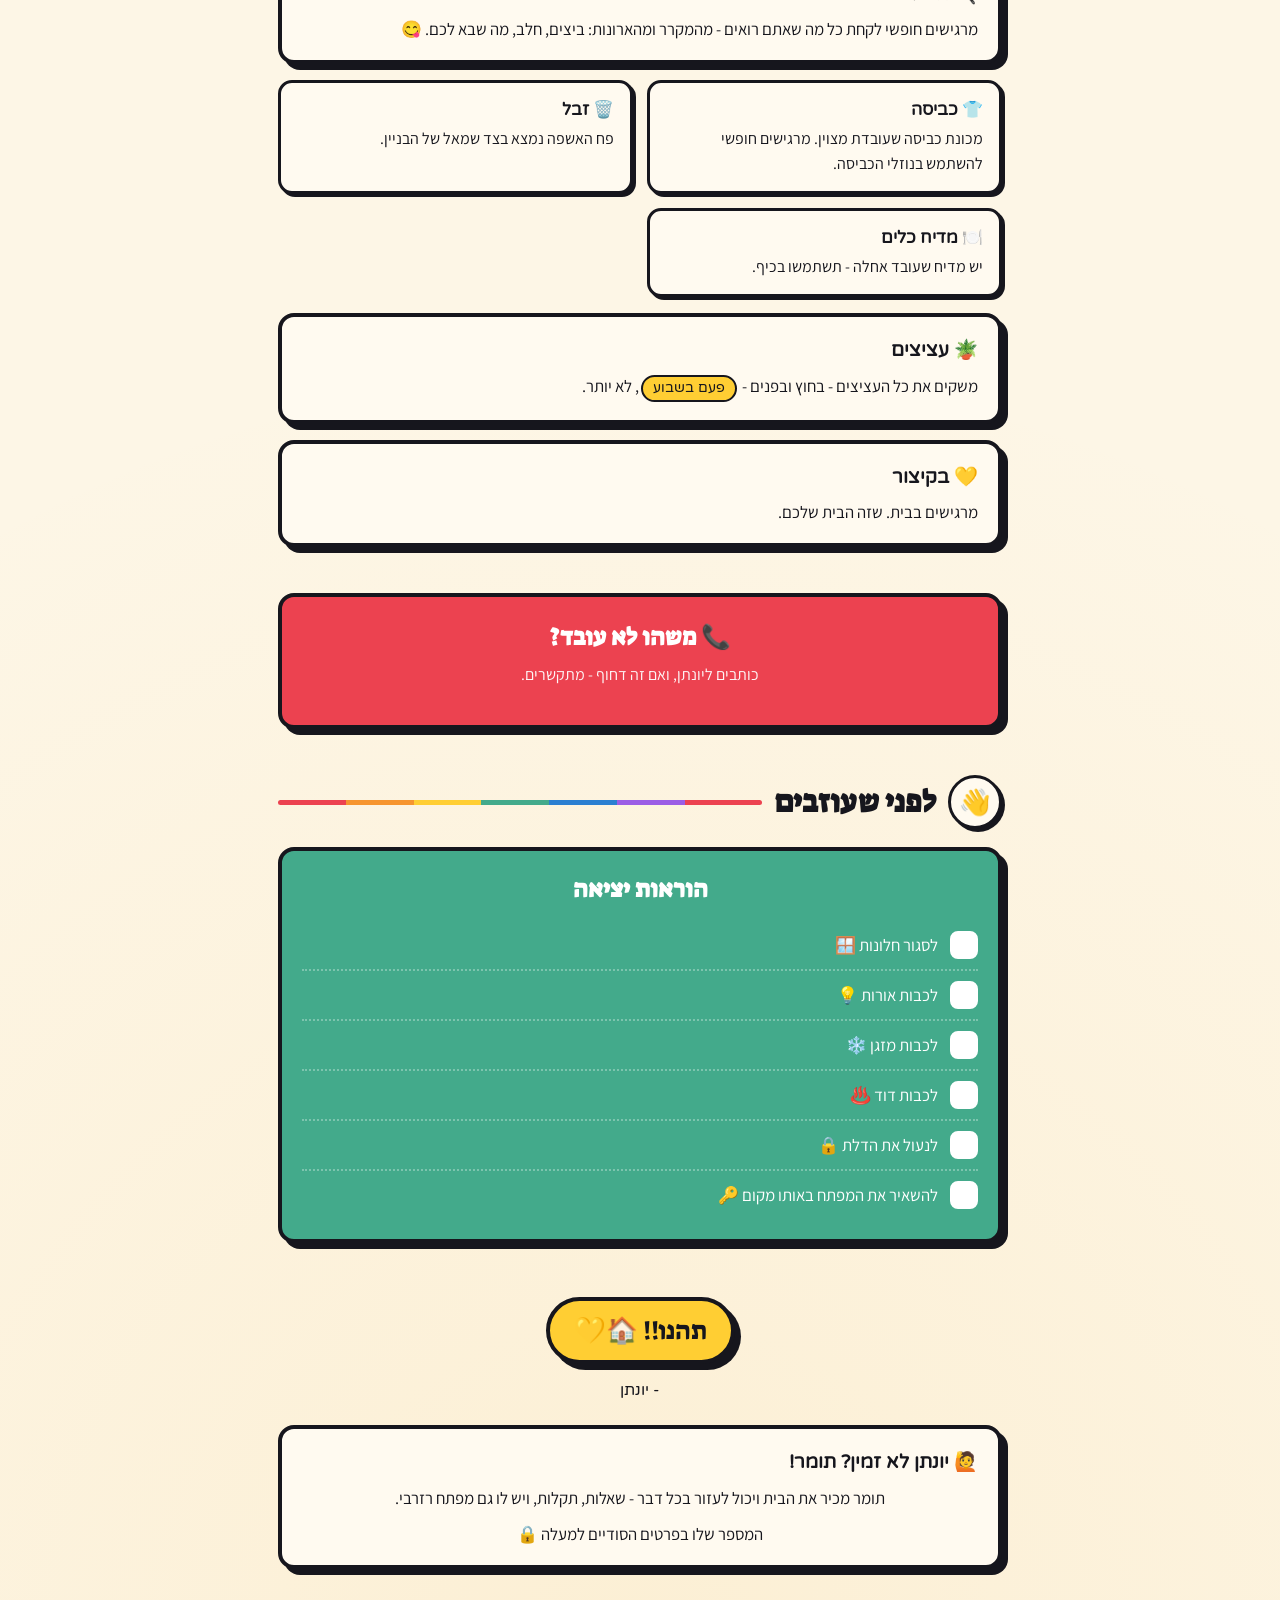
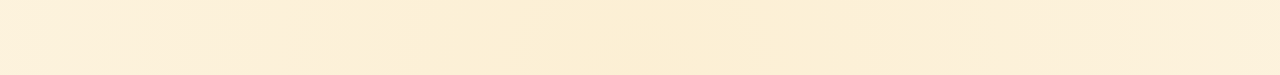
==== commit 2c7b9cb1: "home guide: Tomer in the footer with call and WhatsApp buttons (number stays encrypted) Co-Authored-" ====
--- a/home/index.html
+++ b/home/index.html
@@ -105,7 +105,6 @@
     <div class="vet reveal">
       <h3>📞 משהו לא עובד?</h3>
       <p>כותבים ליונתן, ואם זה דחוף - מתקשרים.</p>
-      <p>יונתן לא זמין? מתקשרים לתומר - יש לו מפתח רזרבי. המספר שלו בפרטים הסודיים למעלה 🔒</p>
     </div>
   </section>
 
@@ -128,6 +127,11 @@
   <footer>
     <div class="thanks reveal">תהנו!! 🏠💛</div>
     <p class="sig reveal">- יונתן</p>
+    <div class="card reveal contact-card">
+      <h3>🙋 יונתן לא זמין? תומר!</h3>
+      <p>תומר מכיר את הבית ויכול לעזור בכל דבר - שאלות, תקלות, ויש לו גם מפתח רזרבי.</p>
+      <div id="contact" data-for="תומר"><p class="contact-locked">המספר שלו בפרטים הסודיים למעלה 🔒</p></div>
+    </div>
   </footer>
 
 </div>
--- a/shared/guide.css
+++ b/shared/guide.css
@@ -212,3 +212,11 @@
   .wifi figure img{width:100%;display:block;border:4px solid var(--ink);border-radius:12px;background:#fff}
   .wifi figcaption{font-family:'Varela Round';margin-top:6px}
   .todo{border-style:dashed;opacity:.7}
+
+  /* phone actions (shared/secrets.js, items with "tel") */
+  .contact-actions{display:flex;gap:10px;justify-content:center;flex-wrap:wrap;margin:-2px 0 12px}
+  .contact-actions a.copy{text-decoration:none;display:inline-block}
+  .contact-card{margin-top:22px;text-align:center}
+  .contact-card #contact{margin-top:10px}
+  .contact-number{font-family:'Varela Round';font-size:1.25rem;margin-bottom:10px}
+  .contact-card .contact-actions{margin:0}
